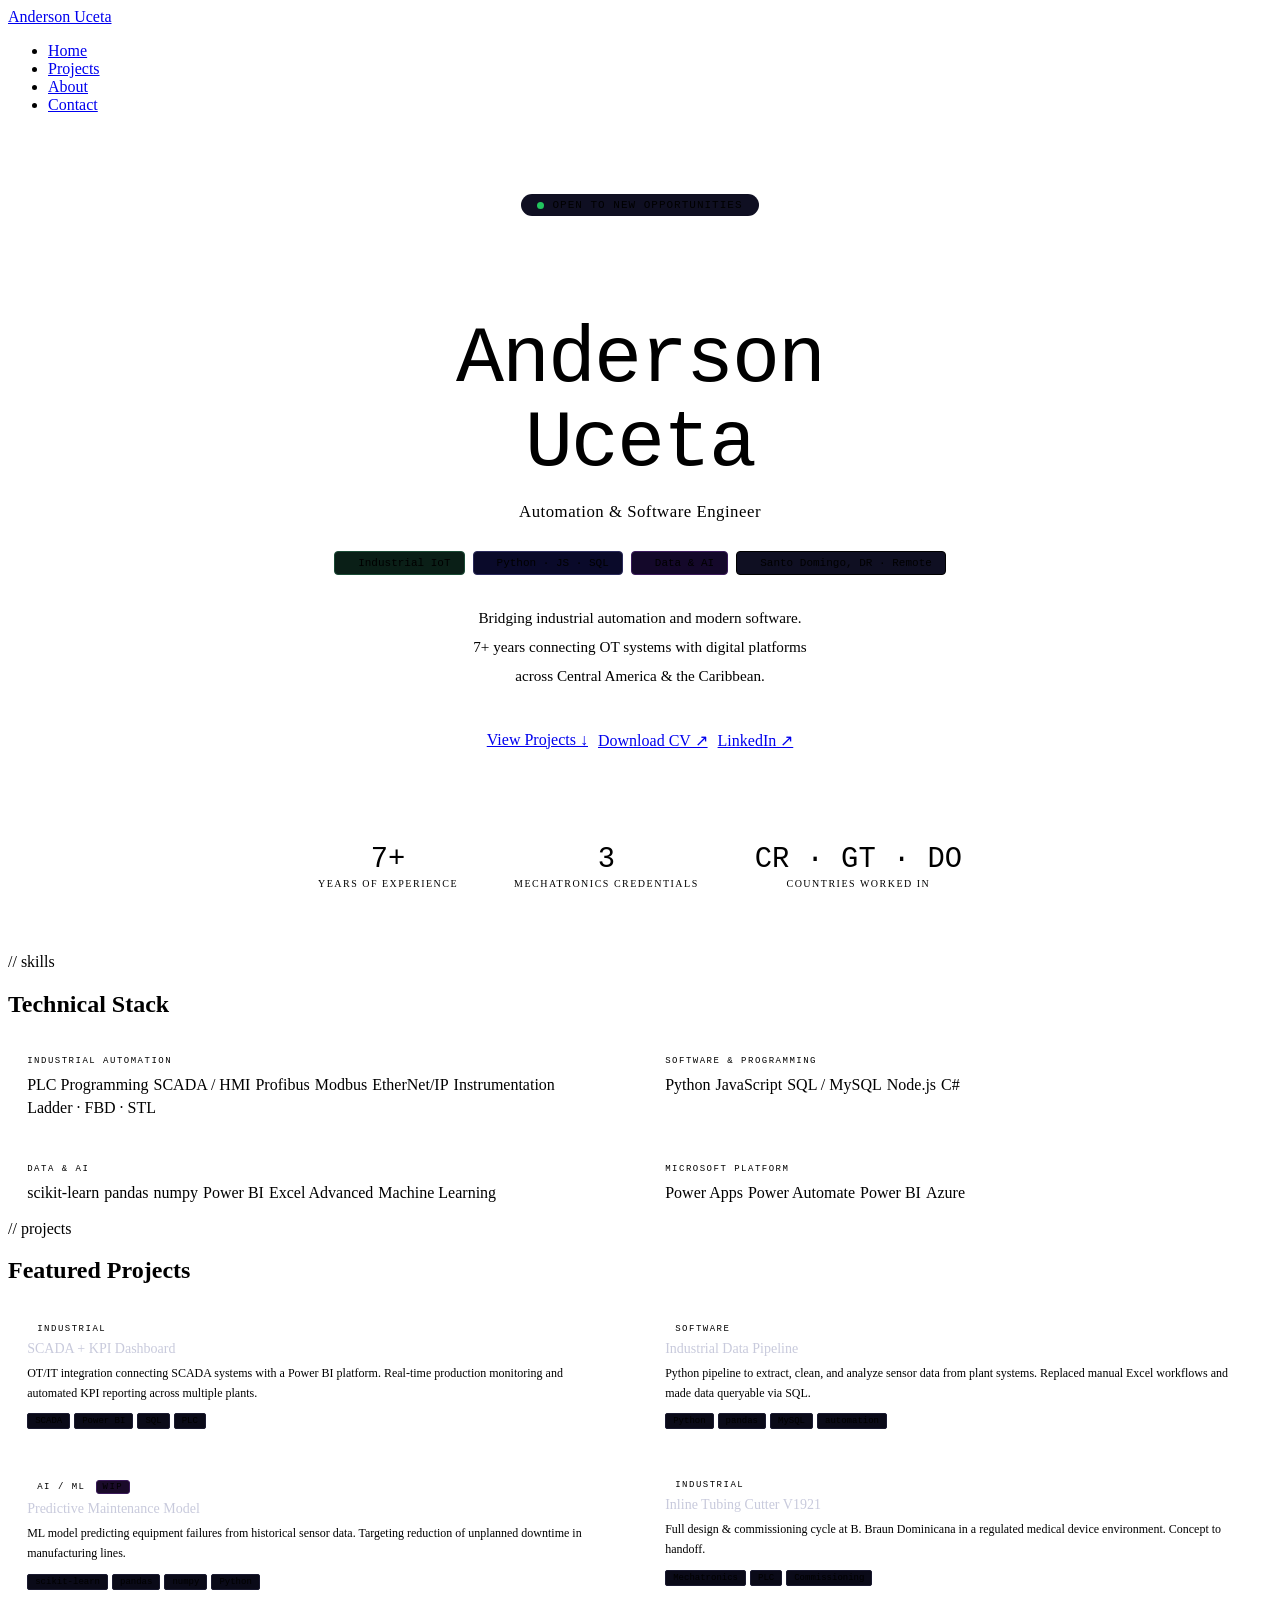
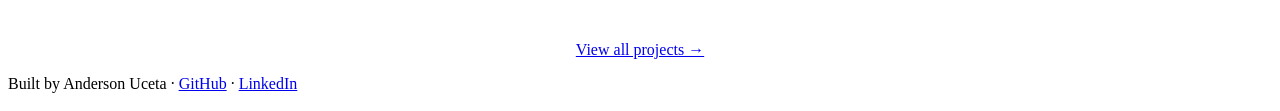
==== index.html @ a1364819 "Add files via upload" ====
<!DOCTYPE html>
<html lang="en">
<head>
  <meta charset="UTF-8">
  <meta name="viewport" content="width=device-width, initial-scale=1.0">
  <title>Anderson Uceta · Automation & Software Engineer</title>
  <meta name="description" content="Mechatronics Engineer bridging industrial automation and software development. PLC, SCADA, Python, Data & AI.">
  <link rel="stylesheet" href="css/style.css">
  <style>
    /* ── Hero ── */
    .hero {
      min-height: calc(100vh - var(--nav-h));
      display: flex;
      align-items: center;
      justify-content: center;
      text-align: center;
      padding: 4rem 2rem;
    }

    .hero-inner { max-width: 680px; width: 100%; }

    .status-pill {
      display: inline-flex;
      align-items: center;
      gap: 8px;
      background: #0f0f22;
      border: 0.5px solid var(--border2);
      border-radius: 20px;
      padding: 5px 16px;
      font-family: 'JetBrains Mono', monospace;
      font-size: 11px;
      color: var(--text-muted);
      letter-spacing: 1px;
      margin-bottom: 2.2rem;
    }

    .status-dot {
      width: 7px; height: 7px;
      border-radius: 50%;
      background: #22c55e;
      animation: pulse 2s infinite;
    }

    @keyframes pulse {
      0%, 100% { opacity: 1; }
      50%       { opacity: 0.3; }
    }

    .hero-name {
      font-family: 'JetBrains Mono', monospace;
      font-size: clamp(2.8rem, 8vw, 5rem);
      font-weight: 500;
      color: var(--text);
      letter-spacing: -2px;
      line-height: 1.05;
      margin-bottom: 0.5rem;
    }

    .hero-name .accent { color: var(--blue); }

    .hero-role {
      font-size: clamp(0.9rem, 2.5vw, 1.05rem);
      color: var(--text-muted);
      font-weight: 300;
      letter-spacing: 0.5px;
      margin-bottom: 1.8rem;
    }

    .hero-badges {
      display: flex;
      flex-wrap: wrap;
      gap: 8px;
      justify-content: center;
      margin-bottom: 1.8rem;
    }

    .hero-badge {
      display: inline-flex;
      align-items: center;
      gap: 5px;
      padding: 5px 13px;
      border-radius: 4px;
      font-family: 'JetBrains Mono', monospace;
      font-size: 11px;
      border: 0.5px solid;
    }

    .hb-ind    { background: #0a1f17; border-color: #1a4a35; color: var(--green); }
    .hb-soft   { background: #0a0a2a; border-color: #2a2a5a; color: var(--blue); }
    .hb-ai     { background: #14082a; border-color: #3a1a5a; color: var(--purple); }
    .hb-loc    { background: #0f0f22; border-color: var(--border2); color: var(--text-muted); }

    .badge-dot { width: 5px; height: 5px; border-radius: 50%; }
    .hb-ind  .badge-dot { background: var(--green); }
    .hb-soft .badge-dot { background: var(--blue); }
    .hb-ai   .badge-dot { background: var(--purple); }
    .hb-loc  .badge-dot { background: var(--text-muted); }

    .hero-desc {
      font-size: 0.95rem;
      color: var(--text-dim);
      line-height: 1.9;
      max-width: 480px;
      margin: 0 auto 2.5rem;
    }

    .hero-btns {
      display: flex;
      gap: 10px;
      justify-content: center;
      flex-wrap: wrap;
      margin-bottom: 3.5rem;
    }

    .hero-stats {
      display: flex;
      justify-content: center;
      gap: 3.5rem;
      flex-wrap: wrap;
      padding-top: 2.5rem;
      border-top: 0.5px solid var(--border);
    }

    .stat-num {
      font-family: 'JetBrains Mono', monospace;
      font-size: 1.8rem;
      font-weight: 500;
      color: var(--blue);
      line-height: 1;
      margin-bottom: 4px;
    }

    .stat-label {
      font-size: 10px;
      color: var(--text-dim);
      letter-spacing: 1.5px;
      text-transform: uppercase;
    }

    /* ── Skills ── */
    .skills-grid {
      display: grid;
      grid-template-columns: repeat(2, 1fr);
      gap: 12px;
    }

    .skill-card { background: var(--bg-card); border: 0.5px solid var(--border); border-radius: 8px; padding: 1.1rem 1.2rem; }
    .skill-cat  { font-family: 'JetBrains Mono', monospace; font-size: 9px; color: var(--blue); letter-spacing: 1.5px; text-transform: uppercase; margin-bottom: 10px; }
    .tags       { display: flex; flex-wrap: wrap; gap: 5px; }

    /* ── Featured projects ── */
    .proj-grid {
      display: grid;
      grid-template-columns: repeat(2, 1fr);
      gap: 12px;
      margin-bottom: 2rem;
    }

    .proj-card { background: var(--bg-card); border: 0.5px solid var(--border); border-radius: 8px; padding: 1.2rem; transition: border-color 0.2s, background 0.2s; }
    .proj-card:hover { border-color: var(--blue-dark); background: var(--bg-card2); }

    .proj-type { font-family: 'JetBrains Mono', monospace; font-size: 9px; letter-spacing: 1.5px; text-transform: uppercase; margin-bottom: 7px; display: flex; align-items: center; gap: 5px; }
    .type-dot  { width: 5px; height: 5px; border-radius: 50%; flex-shrink: 0; }

    .pt-ind    { color: var(--green); } .pt-ind .type-dot  { background: var(--green); }
    .pt-soft   { color: var(--blue);  } .pt-soft .type-dot { background: var(--blue); }
    .pt-ai     { color: var(--purple);} .pt-ai .type-dot   { background: var(--purple); }

    .proj-name { font-size: 14px; font-weight: 500; color: #c8cadc; margin-bottom: 6px; }
    .proj-desc { font-size: 12px; color: var(--text-dim); line-height: 1.7; margin-bottom: 10px; }
    .stack     { display: flex; flex-wrap: wrap; gap: 4px; }
    .stag      { background: #0a0a18; border-radius: 2px; padding: 2px 7px; font-family: 'JetBrains Mono', monospace; font-size: 9px; color: var(--text-dim); border: 0.5px solid #1a1a30; }

    .wip { display: inline-block; background: #1a0a2a; border: 0.5px solid #3a1a5a; border-radius: 3px; padding: 1px 6px; font-size: 9px; color: var(--purple); font-family: 'JetBrains Mono', monospace; margin-left: 5px; vertical-align: middle; }

    .view-all-wrap { text-align: center; }

    @media (max-width: 640px) {
      .skills-grid, .proj-grid { grid-template-columns: 1fr; }
      .hero-stats { gap: 2rem; }
    }
  </style>
</head>
<body>

  <!-- NAV -->
  <nav>
    <a href="index.html" class="nav-logo">Anderson Uceta</a>
    <ul class="nav-links" id="navLinks">
      <li><a href="index.html" class="active">Home</a></li>
      <li><a href="projects.html">Projects</a></li>
      <li><a href="about.html">About</a></li>
      <li><a href="contact.html">Contact</a></li>
    </ul>
    <div class="nav-toggle" id="navToggle" onclick="toggleNav()">
      <span></span><span></span><span></span>
    </div>
  </nav>

  <div class="page">

    <!-- HERO -->
    <section class="hero">
      <div class="hero-inner">
        <div class="status-pill">
          <span class="status-dot"></span>
          OPEN TO NEW OPPORTUNITIES
        </div>

        <h1 class="hero-name">Anderson<br><span class="accent">Uceta</span></h1>
        <p class="hero-role">Automation &amp; Software Engineer</p>

        <div class="hero-badges">
          <span class="hero-badge hb-ind"><span class="badge-dot"></span>Industrial IoT</span>
          <span class="hero-badge hb-soft"><span class="badge-dot"></span>Python · JS · SQL</span>
          <span class="hero-badge hb-ai"><span class="badge-dot"></span>Data &amp; AI</span>
          <span class="hero-badge hb-loc"><span class="badge-dot"></span>Santo Domingo, DR · Remote</span>
        </div>

        <p class="hero-desc">
          Bridging industrial automation and modern software.<br>
          7+ years connecting OT systems with digital platforms<br>
          across Central America &amp; the Caribbean.
        </p>

        <div class="hero-btns">
          <a class="btn btn-primary" href="projects.html">View Projects ↓</a>
          <a class="btn btn-ghost" href="assets/cv_EN.pdf" download>Download CV ↗</a>
          <a class="btn btn-ghost" href="https://linkedin.com/in/andersonuceta" target="_blank">LinkedIn ↗</a>
        </div>

        <div class="hero-stats">
          <div class="stat">
            <div class="stat-num">7+</div>
            <div class="stat-label">Years of experience</div>
          </div>
          <div class="stat">
            <div class="stat-num">3</div>
            <div class="stat-label">Mechatronics credentials</div>
          </div>
          <div class="stat">
            <div class="stat-num">CR · GT · DO</div>
            <div class="stat-label">Countries worked in</div>
          </div>
        </div>
      </div>
    </section>

    <!-- SKILLS -->
    <section class="section">
      <div class="container">
        <div class="eyebrow">// skills</div>
        <h2 class="section-title">Technical Stack</h2>
        <div class="skills-grid">
          <div class="skill-card">
            <div class="skill-cat">Industrial Automation</div>
            <div class="tags">
              <span class="tag tag-blue">PLC Programming</span>
              <span class="tag tag-blue">SCADA / HMI</span>
              <span class="tag tag-green">Profibus</span>
              <span class="tag tag-green">Modbus</span>
              <span class="tag tag-green">EtherNet/IP</span>
              <span class="tag">Instrumentation</span>
              <span class="tag">Ladder · FBD · STL</span>
            </div>
          </div>
          <div class="skill-card">
            <div class="skill-cat">Software &amp; Programming</div>
            <div class="tags">
              <span class="tag tag-blue">Python</span>
              <span class="tag tag-blue">JavaScript</span>
              <span class="tag">SQL / MySQL</span>
              <span class="tag">Node.js</span>
              <span class="tag">C#</span>
            </div>
          </div>
          <div class="skill-card">
            <div class="skill-cat">Data &amp; AI</div>
            <div class="tags">
              <span class="tag tag-purple">scikit-learn</span>
              <span class="tag tag-purple">pandas</span>
              <span class="tag tag-purple">numpy</span>
              <span class="tag">Power BI</span>
              <span class="tag">Excel Advanced</span>
              <span class="tag">Machine Learning</span>
            </div>
          </div>
          <div class="skill-card">
            <div class="skill-cat">Microsoft Platform</div>
            <div class="tags">
              <span class="tag">Power Apps</span>
              <span class="tag">Power Automate</span>
              <span class="tag">Power BI</span>
              <span class="tag">Azure</span>
            </div>
          </div>
        </div>
      </div>
    </section>

    <!-- FEATURED PROJECTS -->
    <section class="section">
      <div class="container">
        <div class="eyebrow">// projects</div>
        <h2 class="section-title">Featured Projects</h2>
        <div class="proj-grid">

          <div class="proj-card">
            <div class="proj-type pt-ind"><span class="type-dot"></span>Industrial</div>
            <div class="proj-name">SCADA + KPI Dashboard</div>
            <div class="proj-desc">OT/IT integration connecting SCADA systems with a Power BI platform. Real-time production monitoring and automated KPI reporting across multiple plants.</div>
            <div class="stack"><span class="stag">SCADA</span><span class="stag">Power BI</span><span class="stag">SQL</span><span class="stag">PLC</span></div>
          </div>

          <div class="proj-card">
            <div class="proj-type pt-soft"><span class="type-dot"></span>Software</div>
            <div class="proj-name">Industrial Data Pipeline</div>
            <div class="proj-desc">Python pipeline to extract, clean, and analyze sensor data from plant systems. Replaced manual Excel workflows and made data queryable via SQL.</div>
            <div class="stack"><span class="stag">Python</span><span class="stag">pandas</span><span class="stag">MySQL</span><span class="stag">automation</span></div>
          </div>

          <div class="proj-card">
            <div class="proj-type pt-ai"><span class="type-dot"></span>AI / ML <span class="wip">WIP</span></div>
            <div class="proj-name">Predictive Maintenance Model</div>
            <div class="proj-desc">ML model predicting equipment failures from historical sensor data. Targeting reduction of unplanned downtime in manufacturing lines.</div>
            <div class="stack"><span class="stag">scikit-learn</span><span class="stag">pandas</span><span class="stag">numpy</span><span class="stag">Python</span></div>
          </div>

          <div class="proj-card">
            <div class="proj-type pt-ind"><span class="type-dot"></span>Industrial</div>
            <div class="proj-name">Inline Tubing Cutter V1921</div>
            <div class="proj-desc">Full design &amp; commissioning cycle at B. Braun Dominicana in a regulated medical device environment. Concept to handoff.</div>
            <div class="stack"><span class="stag">Mechatronics</span><span class="stag">PLC</span><span class="stag">Commissioning</span></div>
          </div>

        </div>
        <div class="view-all-wrap">
          <a class="btn btn-ghost" href="projects.html">View all projects →</a>
        </div>
      </div>
    </section>

  </div>

  <footer>
    <p>Built by Anderson Uceta · <a href="https://github.com/andersonuceta" target="_blank">GitHub</a> · <a href="https://linkedin.com/in/andersonuceta" target="_blank">LinkedIn</a></p>
  </footer>

  <script>
    function toggleNav() {
      document.getElementById('navLinks').classList.toggle('open');
    }
  </script>
</body>
</html>
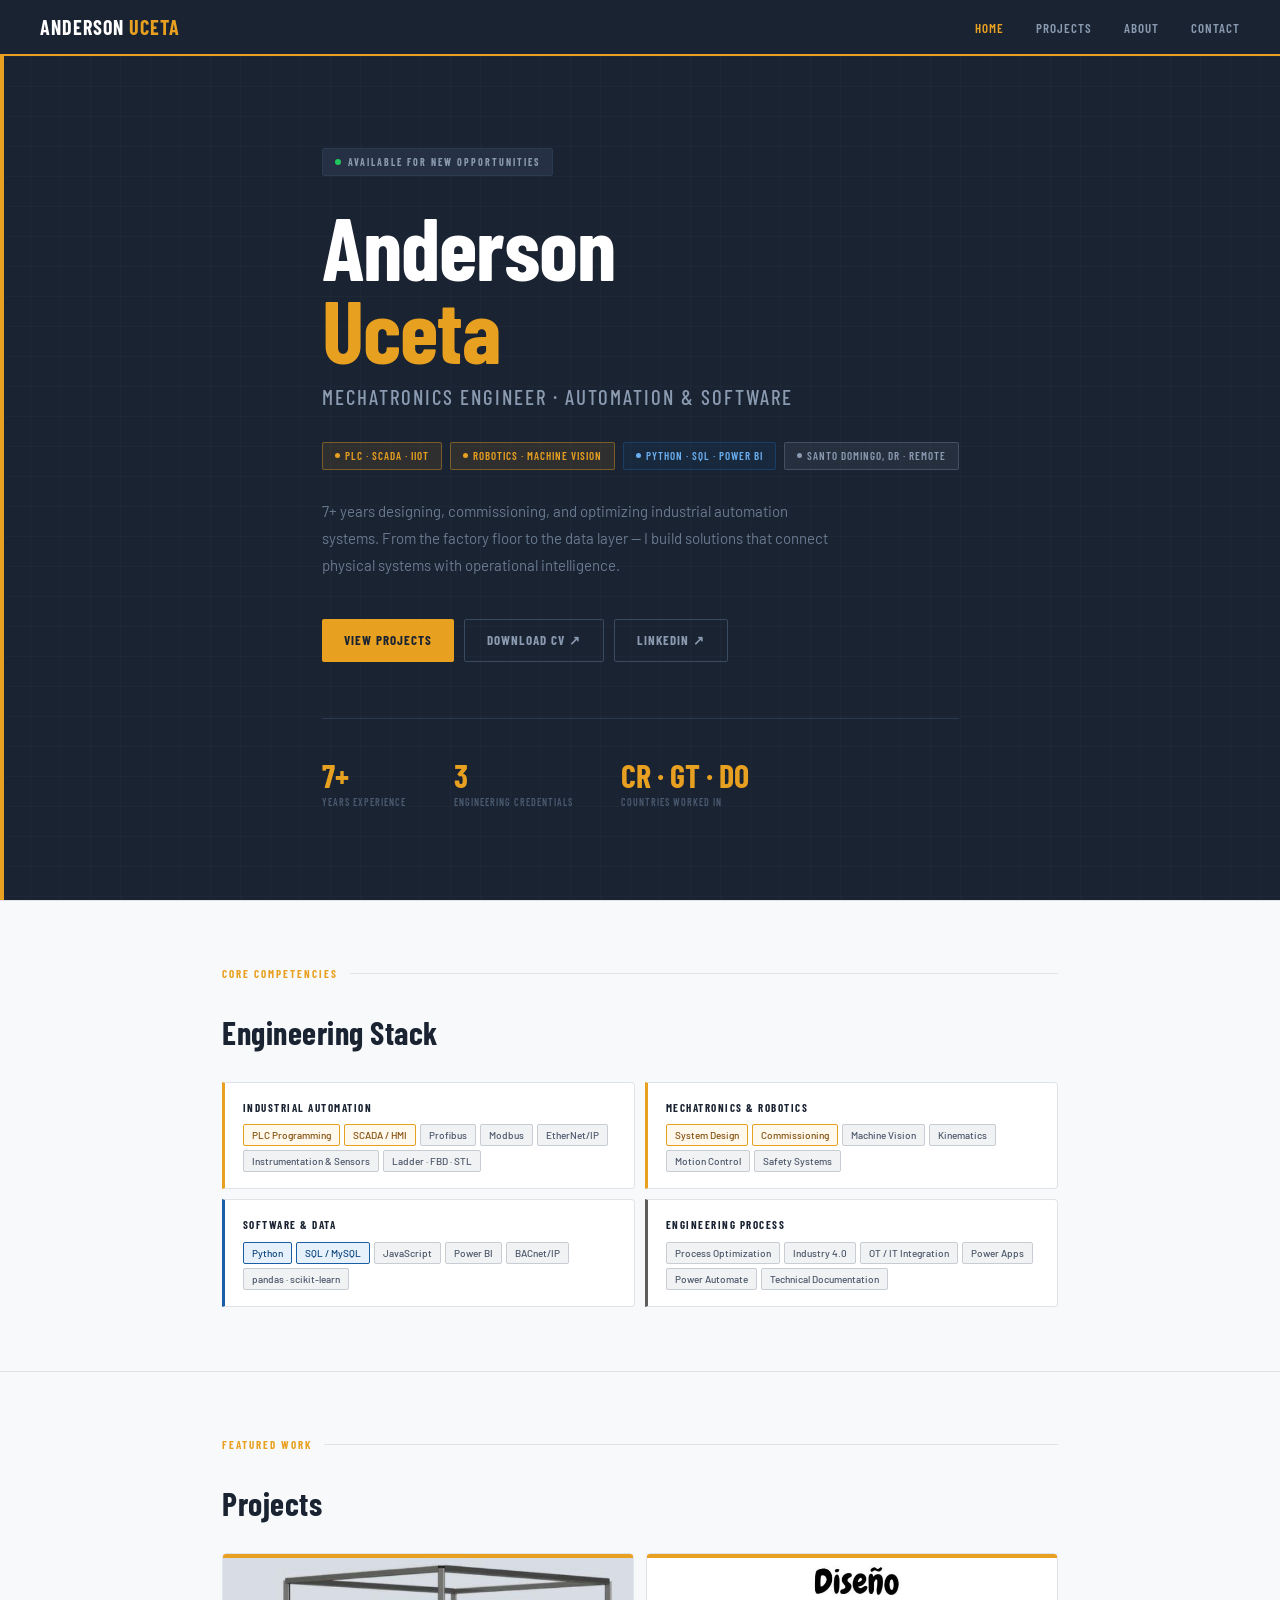
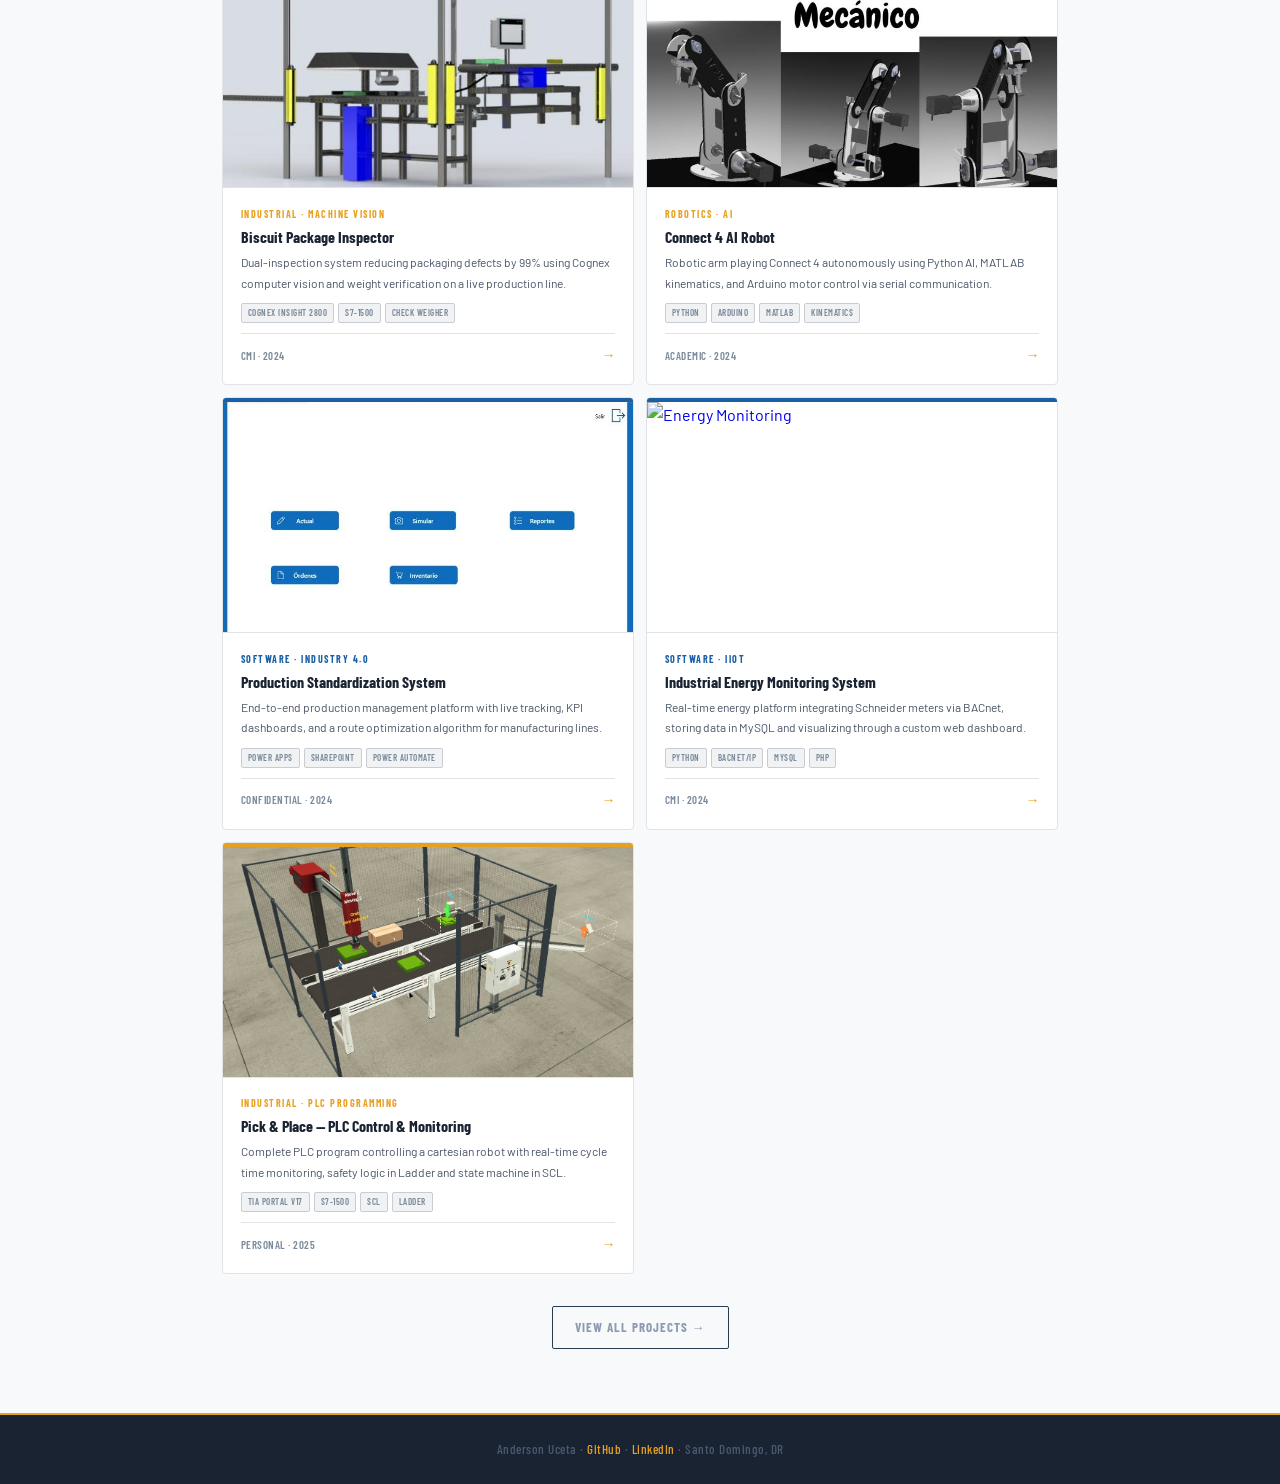
==== commit fdea32c5: "Add files via upload" ====
--- a/index.html
+++ b/index.html
@@ -3,179 +3,93 @@
 <head>
   <meta charset="UTF-8">
   <meta name="viewport" content="width=device-width, initial-scale=1.0">
-  <title>Anderson Uceta · Automation & Software Engineer</title>
-  <meta name="description" content="Mechatronics Engineer bridging industrial automation and software development. PLC, SCADA, Python, Data & AI.">
+  <title>Anderson Uceta · Mechatronics Engineer</title>
+  <meta name="description" content="Mechatronics Engineer with 7+ years in industrial automation, PLC, SCADA, robotics and IIoT software development.">
   <link rel="stylesheet" href="css/style.css">
   <style>
-    /* ── Hero ── */
+    /* HERO */
     .hero {
+      background: var(--navy);
       min-height: calc(100vh - var(--nav-h));
       display: flex;
       align-items: center;
-      justify-content: center;
-      text-align: center;
-      padding: 4rem 2rem;
-    }
-
-    .hero-inner { max-width: 680px; width: 100%; }
-
-    .status-pill {
-      display: inline-flex;
-      align-items: center;
-      gap: 8px;
-      background: #0f0f22;
-      border: 0.5px solid var(--border2);
-      border-radius: 20px;
-      padding: 5px 16px;
-      font-family: 'JetBrains Mono', monospace;
-      font-size: 11px;
-      color: var(--text-muted);
-      letter-spacing: 1px;
-      margin-bottom: 2.2rem;
-    }
-
-    .status-dot {
-      width: 7px; height: 7px;
-      border-radius: 50%;
-      background: #22c55e;
-      animation: pulse 2s infinite;
-    }
-
-    @keyframes pulse {
-      0%, 100% { opacity: 1; }
-      50%       { opacity: 0.3; }
-    }
-
+      position: relative;
+      overflow: hidden;
+    }
+    .hero::before {
+      content: '';
+      position: absolute;
+      inset: 0;
+      background-image:
+        linear-gradient(#ffffff05 1px, transparent 1px),
+        linear-gradient(90deg, #ffffff05 1px, transparent 1px);
+      background-size: 30px 30px;
+    }
+    .hero-accent { position: absolute; left: 0; top: 0; bottom: 0; width: 4px; background: var(--amber); }
+    .hero-inner { position: relative; z-index: 1; max-width: 680px; width: 100%; }
+    .hero-tag {
+      display: inline-flex; align-items: center; gap: 7px;
+      background: var(--navy-light); border: 0.5px solid var(--navy-dim);
+      border-radius: 2px; padding: 5px 12px;
+      font-family: 'Barlow Condensed', sans-serif;
+      font-size: 10px; font-weight: 700;
+      color: var(--steel); letter-spacing: 2px; text-transform: uppercase;
+      margin-bottom: 1.8rem;
+    }
+    .hero-tag-dot { width: 6px; height: 6px; border-radius: 50%; background: #22c55e; animation: pulse 2s infinite; }
+    @keyframes pulse { 0%,100%{opacity:1} 50%{opacity:0.3} }
     .hero-name {
-      font-family: 'JetBrains Mono', monospace;
-      font-size: clamp(2.8rem, 8vw, 5rem);
+      font-family: 'Barlow Condensed', sans-serif;
+      font-size: clamp(3rem, 9vw, 5.5rem);
+      font-weight: 700;
+      color: #fff;
+      line-height: 0.95;
+      letter-spacing: -1px;
+      margin-bottom: 0.5rem;
+    }
+    .hero-name span { color: var(--amber); }
+    .hero-title {
+      font-family: 'Barlow Condensed', sans-serif;
+      font-size: clamp(1rem, 2.5vw, 1.3rem);
       font-weight: 500;
-      color: var(--text);
-      letter-spacing: -2px;
-      line-height: 1.05;
-      margin-bottom: 0.5rem;
-    }
-
-    .hero-name .accent { color: var(--blue); }
-
-    .hero-role {
-      font-size: clamp(0.9rem, 2.5vw, 1.05rem);
-      color: var(--text-muted);
-      font-weight: 300;
-      letter-spacing: 0.5px;
+      color: var(--steel);
+      letter-spacing: 2px;
+      text-transform: uppercase;
       margin-bottom: 1.8rem;
     }
-
-    .hero-badges {
-      display: flex;
-      flex-wrap: wrap;
-      gap: 8px;
-      justify-content: center;
-      margin-bottom: 1.8rem;
-    }
-
+    .hero-badges { display: flex; flex-wrap: wrap; gap: 8px; margin-bottom: 1.8rem; }
     .hero-badge {
-      display: inline-flex;
-      align-items: center;
-      gap: 5px;
-      padding: 5px 13px;
-      border-radius: 4px;
-      font-family: 'JetBrains Mono', monospace;
-      font-size: 11px;
-      border: 0.5px solid;
-    }
-
-    .hb-ind    { background: #0a1f17; border-color: #1a4a35; color: var(--green); }
-    .hb-soft   { background: #0a0a2a; border-color: #2a2a5a; color: var(--blue); }
-    .hb-ai     { background: #14082a; border-color: #3a1a5a; color: var(--purple); }
-    .hb-loc    { background: #0f0f22; border-color: var(--border2); color: var(--text-muted); }
-
+      display: inline-flex; align-items: center; gap: 5px;
+      padding: 4px 12px; border-radius: 2px;
+      font-family: 'Barlow Condensed', sans-serif;
+      font-size: 11px; font-weight: 600; letter-spacing: 1px;
+      text-transform: uppercase; border: 1px solid;
+    }
+    .hb-ind  { background: rgba(232,160,32,0.1); border-color: rgba(232,160,32,0.4); color: var(--amber); }
+    .hb-soft { background: rgba(26,95,165,0.1);  border-color: rgba(26,95,165,0.4);  color: #6aaff0; }
+    .hb-loc  { background: rgba(138,154,176,0.1); border-color: rgba(138,154,176,0.3); color: var(--steel); }
     .badge-dot { width: 5px; height: 5px; border-radius: 50%; }
-    .hb-ind  .badge-dot { background: var(--green); }
-    .hb-soft .badge-dot { background: var(--blue); }
-    .hb-ai   .badge-dot { background: var(--purple); }
-    .hb-loc  .badge-dot { background: var(--text-muted); }
-
-    .hero-desc {
-      font-size: 0.95rem;
-      color: var(--text-dim);
-      line-height: 1.9;
-      max-width: 480px;
-      margin: 0 auto 2.5rem;
-    }
-
-    .hero-btns {
-      display: flex;
-      gap: 10px;
-      justify-content: center;
-      flex-wrap: wrap;
-      margin-bottom: 3.5rem;
-    }
-
+    .hb-ind .badge-dot  { background: var(--amber); }
+    .hb-soft .badge-dot { background: #6aaff0; }
+    .hb-loc .badge-dot  { background: var(--steel); }
+    .hero-desc { font-size: 15px; color: var(--steel-dim); line-height: 1.8; max-width: 520px; margin-bottom: 2.5rem; }
+    .hero-btns { display: flex; gap: 10px; flex-wrap: wrap; margin-bottom: 3.5rem; }
     .hero-stats {
-      display: flex;
-      justify-content: center;
-      gap: 3.5rem;
-      flex-wrap: wrap;
-      padding-top: 2.5rem;
-      border-top: 0.5px solid var(--border);
-    }
-
-    .stat-num {
-      font-family: 'JetBrains Mono', monospace;
-      font-size: 1.8rem;
-      font-weight: 500;
-      color: var(--blue);
-      line-height: 1;
-      margin-bottom: 4px;
-    }
-
-    .stat-label {
-      font-size: 10px;
-      color: var(--text-dim);
-      letter-spacing: 1.5px;
-      text-transform: uppercase;
-    }
-
-    /* ── Skills ── */
-    .skills-grid {
-      display: grid;
-      grid-template-columns: repeat(2, 1fr);
-      gap: 12px;
-    }
-
-    .skill-card { background: var(--bg-card); border: 0.5px solid var(--border); border-radius: 8px; padding: 1.1rem 1.2rem; }
-    .skill-cat  { font-family: 'JetBrains Mono', monospace; font-size: 9px; color: var(--blue); letter-spacing: 1.5px; text-transform: uppercase; margin-bottom: 10px; }
-    .tags       { display: flex; flex-wrap: wrap; gap: 5px; }
-
-    /* ── Featured projects ── */
-    .proj-grid {
-      display: grid;
-      grid-template-columns: repeat(2, 1fr);
-      gap: 12px;
-      margin-bottom: 2rem;
-    }
-
-    .proj-card { background: var(--bg-card); border: 0.5px solid var(--border); border-radius: 8px; padding: 1.2rem; transition: border-color 0.2s, background 0.2s; }
-    .proj-card:hover { border-color: var(--blue-dark); background: var(--bg-card2); }
-
-    .proj-type { font-family: 'JetBrains Mono', monospace; font-size: 9px; letter-spacing: 1.5px; text-transform: uppercase; margin-bottom: 7px; display: flex; align-items: center; gap: 5px; }
-    .type-dot  { width: 5px; height: 5px; border-radius: 50%; flex-shrink: 0; }
-
-    .pt-ind    { color: var(--green); } .pt-ind .type-dot  { background: var(--green); }
-    .pt-soft   { color: var(--blue);  } .pt-soft .type-dot { background: var(--blue); }
-    .pt-ai     { color: var(--purple);} .pt-ai .type-dot   { background: var(--purple); }
-
-    .proj-name { font-size: 14px; font-weight: 500; color: #c8cadc; margin-bottom: 6px; }
-    .proj-desc { font-size: 12px; color: var(--text-dim); line-height: 1.7; margin-bottom: 10px; }
-    .stack     { display: flex; flex-wrap: wrap; gap: 4px; }
-    .stag      { background: #0a0a18; border-radius: 2px; padding: 2px 7px; font-family: 'JetBrains Mono', monospace; font-size: 9px; color: var(--text-dim); border: 0.5px solid #1a1a30; }
-
-    .wip { display: inline-block; background: #1a0a2a; border: 0.5px solid #3a1a5a; border-radius: 3px; padding: 1px 6px; font-size: 9px; color: var(--purple); font-family: 'JetBrains Mono', monospace; margin-left: 5px; vertical-align: middle; }
-
+      display: flex; gap: 3rem; flex-wrap: wrap;
+      padding-top: 2.5rem; border-top: 1px solid var(--navy-dim);
+    }
+    .stat-num { font-family: 'Barlow Condensed', sans-serif; font-size: 2rem; font-weight: 700; color: var(--amber); line-height: 1; margin-bottom: 3px; }
+    .stat-label { font-family: 'Barlow Condensed', sans-serif; font-size: 10px; font-weight: 600; color: var(--steel-dark); letter-spacing: 1px; text-transform: uppercase; }
+
+    /* SKILLS */
+    .skills-grid { display: grid; grid-template-columns: repeat(2, 1fr); gap: 10px; }
+
+    /* PROJECTS */
+    .proj-grid { display: grid; grid-template-columns: repeat(2, 1fr); gap: 12px; margin-bottom: 2rem; }
     .view-all-wrap { text-align: center; }
 
     @media (max-width: 640px) {
+      .hero-inner { padding: 3rem 0; }
       .skills-grid, .proj-grid { grid-template-columns: 1fr; }
       .hero-stats { gap: 2rem; }
     }
@@ -183,155 +97,174 @@
 </head>
 <body>
 
-  <!-- NAV -->
   <nav>
-    <a href="index.html" class="nav-logo">Anderson Uceta</a>
+    <a href="index.html" class="nav-logo">ANDERSON <span>UCETA</span></a>
     <ul class="nav-links" id="navLinks">
       <li><a href="index.html" class="active">Home</a></li>
       <li><a href="projects.html">Projects</a></li>
       <li><a href="about.html">About</a></li>
       <li><a href="contact.html">Contact</a></li>
     </ul>
-    <div class="nav-toggle" id="navToggle" onclick="toggleNav()">
-      <span></span><span></span><span></span>
-    </div>
+    <div class="nav-toggle" onclick="toggleNav()"><span></span><span></span><span></span></div>
   </nav>
 
   <div class="page">
 
     <!-- HERO -->
     <section class="hero">
-      <div class="hero-inner">
-        <div class="status-pill">
-          <span class="status-dot"></span>
-          OPEN TO NEW OPPORTUNITIES
-        </div>
-
-        <h1 class="hero-name">Anderson<br><span class="accent">Uceta</span></h1>
-        <p class="hero-role">Automation &amp; Software Engineer</p>
-
-        <div class="hero-badges">
-          <span class="hero-badge hb-ind"><span class="badge-dot"></span>Industrial IoT</span>
-          <span class="hero-badge hb-soft"><span class="badge-dot"></span>Python · JS · SQL</span>
-          <span class="hero-badge hb-ai"><span class="badge-dot"></span>Data &amp; AI</span>
-          <span class="hero-badge hb-loc"><span class="badge-dot"></span>Santo Domingo, DR · Remote</span>
-        </div>
-
-        <p class="hero-desc">
-          Bridging industrial automation and modern software.<br>
-          7+ years connecting OT systems with digital platforms<br>
-          across Central America &amp; the Caribbean.
-        </p>
-
-        <div class="hero-btns">
-          <a class="btn btn-primary" href="projects.html">View Projects ↓</a>
-          <a class="btn btn-ghost" href="assets/cv_EN.pdf" download>Download CV ↗</a>
-          <a class="btn btn-ghost" href="https://linkedin.com/in/andersonuceta" target="_blank">LinkedIn ↗</a>
-        </div>
-
-        <div class="hero-stats">
-          <div class="stat">
-            <div class="stat-num">7+</div>
-            <div class="stat-label">Years of experience</div>
-          </div>
-          <div class="stat">
-            <div class="stat-num">3</div>
-            <div class="stat-label">Mechatronics credentials</div>
-          </div>
-          <div class="stat">
-            <div class="stat-num">CR · GT · DO</div>
-            <div class="stat-label">Countries worked in</div>
+      <div class="hero-accent"></div>
+      <div class="container">
+        <div class="hero-inner">
+          <div class="hero-tag"><span class="hero-tag-dot"></span>Available for new opportunities</div>
+          <h1 class="hero-name">Anderson<br><span>Uceta</span></h1>
+          <p class="hero-title">Mechatronics Engineer · Automation &amp; Software</p>
+          <div class="hero-badges">
+            <span class="hero-badge hb-ind"><span class="badge-dot"></span>PLC · SCADA · IIoT</span>
+            <span class="hero-badge hb-ind"><span class="badge-dot"></span>Robotics · Machine Vision</span>
+            <span class="hero-badge hb-soft"><span class="badge-dot"></span>Python · SQL · Power BI</span>
+            <span class="hero-badge hb-loc"><span class="badge-dot"></span>Santo Domingo, DR · Remote</span>
+          </div>
+          <p class="hero-desc">7+ years designing, commissioning, and optimizing industrial automation systems. From the factory floor to the data layer — I build solutions that connect physical systems with operational intelligence.</p>
+          <div class="hero-btns">
+            <a class="btn btn-primary" href="projects.html">View Projects</a>
+            <a class="btn btn-ghost-light" href="assets/cv_anderson_uceta_EN.pdf" download>Download CV ↗</a>
+            <a class="btn btn-ghost-light" href="https://www.linkedin.com/in/anderson-joiada-uceta-b%C3%A1ez-691041145/" target="_blank">LinkedIn ↗</a>
+          </div>
+          <div class="hero-stats">
+            <div class="stat"><div class="stat-num">7+</div><div class="stat-label">Years experience</div></div>
+            <div class="stat"><div class="stat-num">3</div><div class="stat-label">Engineering credentials</div></div>
+            <div class="stat"><div class="stat-num">CR · GT · DO</div><div class="stat-label">Countries worked in</div></div>
           </div>
         </div>
       </div>
     </section>
 
     <!-- SKILLS -->
-    <section class="section">
+    <section class="light-section">
       <div class="container">
-        <div class="eyebrow">// skills</div>
-        <h2 class="section-title">Technical Stack</h2>
+        <div class="section-header">
+          <div class="section-eyebrow">Core competencies</div>
+          <div class="section-rule"></div>
+        </div>
+        <h2 class="section-title">Engineering Stack</h2>
         <div class="skills-grid">
           <div class="skill-card">
             <div class="skill-cat">Industrial Automation</div>
             <div class="tags">
-              <span class="tag tag-blue">PLC Programming</span>
-              <span class="tag tag-blue">SCADA / HMI</span>
-              <span class="tag tag-green">Profibus</span>
-              <span class="tag tag-green">Modbus</span>
-              <span class="tag tag-green">EtherNet/IP</span>
-              <span class="tag">Instrumentation</span>
+              <span class="tag tag-amber">PLC Programming</span>
+              <span class="tag tag-amber">SCADA / HMI</span>
+              <span class="tag">Profibus</span><span class="tag">Modbus</span>
+              <span class="tag">EtherNet/IP</span>
+              <span class="tag">Instrumentation &amp; Sensors</span>
               <span class="tag">Ladder · FBD · STL</span>
             </div>
           </div>
           <div class="skill-card">
-            <div class="skill-cat">Software &amp; Programming</div>
+            <div class="skill-cat">Mechatronics &amp; Robotics</div>
+            <div class="tags">
+              <span class="tag tag-amber">System Design</span>
+              <span class="tag tag-amber">Commissioning</span>
+              <span class="tag">Machine Vision</span>
+              <span class="tag">Kinematics</span>
+              <span class="tag">Motion Control</span>
+              <span class="tag">Safety Systems</span>
+            </div>
+          </div>
+          <div class="skill-card eng-blue">
+            <div class="skill-cat">Software &amp; Data</div>
             <div class="tags">
               <span class="tag tag-blue">Python</span>
-              <span class="tag tag-blue">JavaScript</span>
-              <span class="tag">SQL / MySQL</span>
-              <span class="tag">Node.js</span>
-              <span class="tag">C#</span>
-            </div>
-          </div>
-          <div class="skill-card">
-            <div class="skill-cat">Data &amp; AI</div>
-            <div class="tags">
-              <span class="tag tag-purple">scikit-learn</span>
-              <span class="tag tag-purple">pandas</span>
-              <span class="tag tag-purple">numpy</span>
+              <span class="tag tag-blue">SQL / MySQL</span>
+              <span class="tag">JavaScript</span>
               <span class="tag">Power BI</span>
-              <span class="tag">Excel Advanced</span>
-              <span class="tag">Machine Learning</span>
-            </div>
-          </div>
-          <div class="skill-card">
-            <div class="skill-cat">Microsoft Platform</div>
-            <div class="tags">
+              <span class="tag">BACnet/IP</span>
+              <span class="tag">pandas · scikit-learn</span>
+            </div>
+          </div>
+          <div class="skill-card eng-gray">
+            <div class="skill-cat">Engineering Process</div>
+            <div class="tags">
+              <span class="tag">Process Optimization</span>
+              <span class="tag">Industry 4.0</span>
+              <span class="tag">OT / IT Integration</span>
               <span class="tag">Power Apps</span>
               <span class="tag">Power Automate</span>
-              <span class="tag">Power BI</span>
-              <span class="tag">Azure</span>
+              <span class="tag">Technical Documentation</span>
             </div>
           </div>
         </div>
       </div>
     </section>
 
-    <!-- FEATURED PROJECTS -->
-    <section class="section">
+    <!-- PROJECTS -->
+    <section class="light-section">
       <div class="container">
-        <div class="eyebrow">// projects</div>
-        <h2 class="section-title">Featured Projects</h2>
+        <div class="section-header">
+          <div class="section-eyebrow">Featured work</div>
+          <div class="section-rule"></div>
+        </div>
+        <h2 class="section-title">Projects</h2>
         <div class="proj-grid">
 
-          <div class="proj-card">
-            <div class="proj-type pt-ind"><span class="type-dot"></span>Industrial</div>
-            <div class="proj-name">SCADA + KPI Dashboard</div>
-            <div class="proj-desc">OT/IT integration connecting SCADA systems with a Power BI platform. Real-time production monitoring and automated KPI reporting across multiple plants.</div>
-            <div class="stack"><span class="stag">SCADA</span><span class="stag">Power BI</span><span class="stag">SQL</span><span class="stag">PLC</span></div>
-          </div>
-
-          <div class="proj-card">
-            <div class="proj-type pt-soft"><span class="type-dot"></span>Software</div>
-            <div class="proj-name">Industrial Data Pipeline</div>
-            <div class="proj-desc">Python pipeline to extract, clean, and analyze sensor data from plant systems. Replaced manual Excel workflows and made data queryable via SQL.</div>
-            <div class="stack"><span class="stag">Python</span><span class="stag">pandas</span><span class="stag">MySQL</span><span class="stag">automation</span></div>
-          </div>
-
-          <div class="proj-card">
-            <div class="proj-type pt-ai"><span class="type-dot"></span>AI / ML <span class="wip">WIP</span></div>
-            <div class="proj-name">Predictive Maintenance Model</div>
-            <div class="proj-desc">ML model predicting equipment failures from historical sensor data. Targeting reduction of unplanned downtime in manufacturing lines.</div>
-            <div class="stack"><span class="stag">scikit-learn</span><span class="stag">pandas</span><span class="stag">numpy</span><span class="stag">Python</span></div>
-          </div>
-
-          <div class="proj-card">
-            <div class="proj-type pt-ind"><span class="type-dot"></span>Industrial</div>
-            <div class="proj-name">Inline Tubing Cutter V1921</div>
-            <div class="proj-desc">Full design &amp; commissioning cycle at B. Braun Dominicana in a regulated medical device environment. Concept to handoff.</div>
-            <div class="stack"><span class="stag">Mechatronics</span><span class="stag">PLC</span><span class="stag">Commissioning</span></div>
-          </div>
+          <a class="proj-card" href="project-biscuit-inspector.html">
+            <div class="proj-card-bar"></div>
+            <img class="proj-thumb" src="assets/projects/biscuit-inspector/img4.png" alt="Biscuit Package Inspector">
+            <div class="proj-body">
+              <div class="proj-type">Industrial · Machine Vision</div>
+              <div class="proj-name">Biscuit Package Inspector</div>
+              <div class="proj-desc">Dual-inspection system reducing packaging defects by 99% using Cognex computer vision and weight verification on a live production line.</div>
+              <div class="stack"><span class="stag">Cognex InSight 2800</span><span class="stag">S7-1500</span><span class="stag">Check Weigher</span></div>
+              <div class="proj-footer"><span class="proj-meta">CMI · 2024</span><span class="proj-arrow">→</span></div>
+            </div>
+          </a>
+
+          <a class="proj-card" href="project-connect4-robot.html">
+            <div class="proj-card-bar"></div>
+            <img class="proj-thumb" src="assets/projects/connect4-robot/img2.png" alt="Connect 4 AI Robot">
+            <div class="proj-body">
+              <div class="proj-type">Robotics · AI</div>
+              <div class="proj-name">Connect 4 AI Robot</div>
+              <div class="proj-desc">Robotic arm playing Connect 4 autonomously using Python AI, MATLAB kinematics, and Arduino motor control via serial communication.</div>
+              <div class="stack"><span class="stag">Python</span><span class="stag">Arduino</span><span class="stag">MATLAB</span><span class="stag">Kinematics</span></div>
+              <div class="proj-footer"><span class="proj-meta">Academic · 2024</span><span class="proj-arrow">→</span></div>
+            </div>
+          </a>
+
+          <a class="proj-card" href="project-production-system.html">
+            <div class="proj-card-bar blue"></div>
+            <img class="proj-thumb" src="assets/projects/production-system/img2.png" alt="Production System">
+            <div class="proj-body">
+              <div class="proj-type blue">Software · Industry 4.0</div>
+              <div class="proj-name">Production Standardization System</div>
+              <div class="proj-desc">End-to-end production management platform with live tracking, KPI dashboards, and a route optimization algorithm for manufacturing lines.</div>
+              <div class="stack"><span class="stag">Power Apps</span><span class="stag">SharePoint</span><span class="stag">Power Automate</span></div>
+              <div class="proj-footer"><span class="proj-meta">Confidential · 2024</span><span class="proj-arrow">→</span></div>
+            </div>
+          </a>
+
+          <a class="proj-card" href="project-energy-monitoring.html">
+            <div class="proj-card-bar blue"></div>
+            <img class="proj-thumb" src="assets/projects/energy-monitoring/img1.png" alt="Energy Monitoring">
+            <div class="proj-body">
+              <div class="proj-type blue">Software · IIoT</div>
+              <div class="proj-name">Industrial Energy Monitoring System</div>
+              <div class="proj-desc">Real-time energy platform integrating Schneider meters via BACnet, storing data in MySQL and visualizing through a custom web dashboard.</div>
+              <div class="stack"><span class="stag">Python</span><span class="stag">BACnet/IP</span><span class="stag">MySQL</span><span class="stag">PHP</span></div>
+              <div class="proj-footer"><span class="proj-meta">CMI · 2024</span><span class="proj-arrow">→</span></div>
+            </div>
+          </a>
+
+          <a class="proj-card" href="project-pick-place.html">
+            <div class="proj-card-bar"></div>
+            <img class="proj-thumb" src="assets/projects/pick-place/img1.png" alt="Pick & Place PLC Control">
+            <div class="proj-body">
+              <div class="proj-type">Industrial · PLC Programming</div>
+              <div class="proj-name">Pick &amp; Place — PLC Control &amp; Monitoring</div>
+              <div class="proj-desc">Complete PLC program controlling a cartesian robot with real-time cycle time monitoring, safety logic in Ladder and state machine in SCL.</div>
+              <div class="stack"><span class="stag">TIA Portal V17</span><span class="stag">S7-1500</span><span class="stag">SCL</span><span class="stag">Ladder</span></div>
+              <div class="proj-footer"><span class="proj-meta">Personal · 2025</span><span class="proj-arrow">→</span></div>
+            </div>
+          </a>
 
         </div>
         <div class="view-all-wrap">
@@ -343,13 +276,9 @@
   </div>
 
   <footer>
-    <p>Built by Anderson Uceta · <a href="https://github.com/andersonuceta" target="_blank">GitHub</a> · <a href="https://linkedin.com/in/andersonuceta" target="_blank">LinkedIn</a></p>
+    <p>Anderson Uceta · <a href="https://github.com/andersonuz" target="_blank">GitHub</a> · <a href="https://www.linkedin.com/in/anderson-joiada-uceta-b%C3%A1ez-691041145/" target="_blank">LinkedIn</a> · Santo Domingo, DR</p>
   </footer>
 
-  <script>
-    function toggleNav() {
-      document.getElementById('navLinks').classList.toggle('open');
-    }
-  </script>
+  <script>function toggleNav(){document.getElementById('navLinks').classList.toggle('open');}</script>
 </body>
 </html>
--- a/css/style.css
+++ b/css/style.css
@@ -0,0 +1,504 @@
+@import url('https://fonts.googleapis.com/css2?family=Barlow:ital,wght@0,300;0,400;0,500;0,600;1,400&family=Barlow+Condensed:wght@400;500;600;700&display=swap');
+
+:root {
+  --navy:       #1a2332;
+  --navy-light: #253044;
+  --navy-dim:   #2a3a50;
+  --amber:      #e8a020;
+  --amber-dark: #c4851a;
+  --amber-light:#fff3dc;
+  --blue-eng:   #1a5fa5;
+  --blue-light: #e6f1fb;
+  --steel:      #8a9ab0;
+  --steel-dim:  #6a7a90;
+  --steel-dark: #4a5a70;
+  --bg:         #f8f9fa;
+  --bg-card:    #ffffff;
+  --border:     #e0e4e8;
+  --border-dark:#c8cdd4;
+  --text:       #1a2332;
+  --text-muted: #4a5568;
+  --text-dim:   #7a8a9a;
+  --nav-h:      56px;
+}
+
+*, *::before, *::after { box-sizing: border-box; margin: 0; padding: 0; }
+html { scroll-behavior: smooth; }
+
+body {
+  background: var(--bg);
+  color: var(--text);
+  font-family: 'Barlow', sans-serif;
+  font-size: 16px;
+  line-height: 1.6;
+  min-height: 100vh;
+}
+
+/* ── Nav ── */
+nav {
+  position: fixed;
+  top: 0; left: 0; right: 0;
+  height: var(--nav-h);
+  background: var(--navy);
+  border-bottom: 2px solid var(--amber);
+  display: flex;
+  align-items: center;
+  justify-content: space-between;
+  padding: 0 2.5rem;
+  z-index: 100;
+}
+
+.nav-logo {
+  font-family: 'Barlow Condensed', sans-serif;
+  font-size: 20px;
+  font-weight: 700;
+  color: #fff;
+  text-decoration: none;
+  letter-spacing: 1px;
+}
+
+.nav-logo span { color: var(--amber); }
+
+.nav-links { display: flex; gap: 2rem; list-style: none; }
+
+.nav-links a {
+  font-family: 'Barlow Condensed', sans-serif;
+  font-size: 13px;
+  font-weight: 600;
+  letter-spacing: 1px;
+  text-transform: uppercase;
+  color: var(--steel);
+  text-decoration: none;
+  transition: color 0.15s;
+}
+
+.nav-links a:hover { color: #fff; }
+.nav-links a.active { color: var(--amber); }
+
+.nav-toggle { display: none; flex-direction: column; gap: 5px; cursor: pointer; padding: 4px; }
+.nav-toggle span { display: block; width: 20px; height: 1.5px; background: var(--steel); transition: all 0.2s; }
+
+/* ── Page wrapper ── */
+.page { padding-top: var(--nav-h); }
+
+/* ── Container ── */
+.container { max-width: 900px; margin: 0 auto; padding: 0 2rem; }
+
+/* ── Section header ── */
+.section-header {
+  display: flex;
+  align-items: center;
+  gap: 12px;
+  margin-bottom: 1.5rem;
+}
+
+.section-rule { flex: 1; height: 1px; background: var(--border); }
+
+.section-eyebrow {
+  font-family: 'Barlow Condensed', sans-serif;
+  font-size: 11px;
+  font-weight: 700;
+  color: var(--amber);
+  letter-spacing: 2px;
+  text-transform: uppercase;
+  white-space: nowrap;
+}
+
+.section-title {
+  font-family: 'Barlow Condensed', sans-serif;
+  font-size: clamp(1.6rem, 3vw, 2rem);
+  font-weight: 700;
+  color: var(--navy);
+  letter-spacing: 0.5px;
+  margin-bottom: 1.5rem;
+}
+
+/* ── Light section ── */
+.light-section {
+  background: var(--bg);
+  padding: 4rem 0;
+  border-top: 1px solid var(--border);
+}
+
+.light-section + .light-section { border-top: 1px solid var(--border); }
+
+/* ── Dark section (hero style) ── */
+.dark-section {
+  background: var(--navy);
+  padding: 4rem 0;
+  position: relative;
+  overflow: hidden;
+}
+
+.dark-section::before {
+  content: '';
+  position: absolute;
+  inset: 0;
+  background-image:
+    linear-gradient(#ffffff05 1px, transparent 1px),
+    linear-gradient(90deg, #ffffff05 1px, transparent 1px);
+  background-size: 30px 30px;
+  pointer-events: none;
+}
+
+.dark-section .section-rule { background: var(--navy-dim); }
+.dark-section .section-title { color: #fff; }
+
+/* ── Accent bar ── */
+.accent-bar {
+  position: absolute;
+  left: 0; top: 0; bottom: 0;
+  width: 4px;
+  background: var(--amber);
+}
+
+/* ── Skill cards ── */
+.skill-card {
+  background: var(--bg-card);
+  border: 1px solid var(--border);
+  border-left: 3px solid var(--amber);
+  border-radius: 0 4px 4px 0;
+  padding: 1rem 1.1rem;
+}
+
+.skill-card.eng-blue  { border-left-color: var(--blue-eng); }
+.skill-card.eng-gray  { border-left-color: #5f5e5a; }
+.skill-card.eng-green { border-left-color: #3b6d11; }
+
+.skill-cat {
+  font-family: 'Barlow Condensed', sans-serif;
+  font-size: 11px;
+  font-weight: 700;
+  color: var(--navy);
+  letter-spacing: 1.5px;
+  text-transform: uppercase;
+  margin-bottom: 8px;
+}
+
+.tags { display: flex; flex-wrap: wrap; gap: 4px; }
+
+.tag {
+  padding: 2px 8px;
+  border-radius: 2px;
+  font-size: 10px;
+  font-weight: 500;
+  background: #f0f2f4;
+  border: 0.5px solid var(--border-dark);
+  color: var(--text-muted);
+}
+
+.tag-amber  { background: #fff8ed; border-color: var(--amber); color: #854f0b; }
+.tag-blue   { background: var(--blue-light); border-color: var(--blue-eng); color: #0c447c; }
+
+/* ── Project cards ── */
+.proj-card {
+  background: var(--bg-card);
+  border: 1px solid var(--border);
+  border-radius: 4px;
+  overflow: hidden;
+  display: flex;
+  flex-direction: column;
+  text-decoration: none;
+  transition: border-color 0.2s, transform 0.15s;
+}
+
+.proj-card:hover { border-color: var(--amber); transform: translateY(-2px); }
+
+.proj-card-bar { height: 4px; background: var(--amber); }
+.proj-card-bar.blue { background: var(--blue-eng); }
+
+.proj-thumb {
+  width: 100%;
+  aspect-ratio: 16/9;
+  object-fit: cover;
+  display: block;
+  border-bottom: 1px solid var(--border);
+}
+
+.proj-body { padding: 1.1rem; flex: 1; display: flex; flex-direction: column; }
+
+.proj-type {
+  font-family: 'Barlow Condensed', sans-serif;
+  font-size: 10px;
+  font-weight: 700;
+  color: var(--amber);
+  letter-spacing: 1.5px;
+  text-transform: uppercase;
+  margin-bottom: 5px;
+}
+
+.proj-type.blue { color: var(--blue-eng); }
+
+.proj-name {
+  font-family: 'Barlow Condensed', sans-serif;
+  font-size: 16px;
+  font-weight: 700;
+  color: var(--navy);
+  margin-bottom: 6px;
+  line-height: 1.2;
+}
+
+.proj-desc { font-size: 12px; color: var(--text-muted); line-height: 1.7; margin-bottom: 10px; flex: 1; }
+
+.stack { display: flex; flex-wrap: wrap; gap: 4px; }
+
+.stag {
+  background: #f0f2f4;
+  border-radius: 2px;
+  padding: 2px 6px;
+  font-size: 9px;
+  font-weight: 600;
+  color: var(--text-dim);
+  border: 0.5px solid var(--border-dark);
+  font-family: 'Barlow Condensed', sans-serif;
+  letter-spacing: 0.5px;
+  text-transform: uppercase;
+}
+
+.proj-footer {
+  margin-top: 10px;
+  padding-top: 10px;
+  border-top: 1px solid var(--border);
+  display: flex;
+  align-items: center;
+  justify-content: space-between;
+}
+
+.proj-meta {
+  font-family: 'Barlow Condensed', sans-serif;
+  font-size: 11px;
+  font-weight: 600;
+  color: var(--text-dim);
+  letter-spacing: 0.5px;
+  text-transform: uppercase;
+}
+
+.proj-arrow { font-size: 14px; color: var(--amber); }
+
+/* ── Buttons ── */
+.btn {
+  display: inline-flex;
+  align-items: center;
+  gap: 6px;
+  font-family: 'Barlow Condensed', sans-serif;
+  font-size: 13px;
+  font-weight: 700;
+  letter-spacing: 1px;
+  text-transform: uppercase;
+  text-decoration: none;
+  padding: 10px 22px;
+  border-radius: 2px;
+  cursor: pointer;
+  transition: all 0.15s;
+  border: none;
+}
+
+.btn-primary { background: var(--amber); color: var(--navy); }
+.btn-primary:hover { background: var(--amber-dark); }
+
+.btn-ghost {
+  background: transparent;
+  color: var(--steel);
+  border: 1.5px solid var(--navy-dim);
+}
+.btn-ghost:hover { border-color: var(--amber); color: var(--amber); }
+
+.btn-ghost-light {
+  background: transparent;
+  color: var(--steel);
+  border: 1.5px solid #3a4a60;
+}
+.btn-ghost-light:hover { border-color: var(--amber); color: var(--amber); }
+
+/* ── Timeline ── */
+.timeline { position: relative; padding-left: 1.5rem; }
+.timeline::before { content: ''; position: absolute; left: 0; top: 8px; bottom: 8px; width: 2px; background: var(--border); }
+
+.tl-item { position: relative; margin-bottom: 2rem; }
+.tl-item::before { content: ''; position: absolute; left: -1.6rem; top: 7px; width: 10px; height: 10px; border-radius: 50%; background: #fff; border: 2px solid var(--border-dark); }
+.tl-item.current::before { background: var(--amber); border-color: var(--amber); }
+
+.tl-period { font-family: 'Barlow Condensed', sans-serif; font-size: 10px; font-weight: 700; color: var(--amber); letter-spacing: 1.5px; text-transform: uppercase; margin-bottom: 3px; }
+.tl-role { font-family: 'Barlow Condensed', sans-serif; font-size: 16px; font-weight: 700; color: var(--navy); margin-bottom: 2px; }
+.tl-company { font-size: 13px; color: var(--blue-eng); font-weight: 500; margin-bottom: 6px; }
+.tl-desc { font-size: 13px; color: var(--text-muted); line-height: 1.7; }
+
+/* ── Education cards ── */
+.edu-card {
+  background: var(--bg-card);
+  border: 1px solid var(--border);
+  border-radius: 4px;
+  padding: 1rem 1.2rem;
+  display: flex;
+  justify-content: space-between;
+  align-items: center;
+  gap: 1rem;
+}
+
+.edu-degree { font-family: 'Barlow Condensed', sans-serif; font-size: 15px; font-weight: 700; color: var(--navy); margin-bottom: 3px; }
+.edu-school { font-size: 12px; color: var(--blue-eng); font-weight: 500; }
+.edu-period { font-family: 'Barlow Condensed', sans-serif; font-size: 12px; font-weight: 700; color: var(--text-dim); white-space: nowrap; letter-spacing: 0.5px; }
+
+/* ── Cert items ── */
+.cert-item {
+  background: var(--bg-card);
+  border: 1px solid var(--border);
+  border-radius: 4px;
+  padding: 0.8rem 1.1rem;
+  display: flex;
+  align-items: center;
+  gap: 12px;
+}
+
+.cert-dot { width: 6px; height: 6px; border-radius: 50%; background: var(--amber); flex-shrink: 0; }
+.cert-name { font-size: 13px; color: var(--text-muted); line-height: 1.5; }
+
+/* ── Contact ── */
+.contact-link {
+  display: flex;
+  align-items: center;
+  gap: 14px;
+  background: var(--bg-card);
+  border: 1px solid var(--border);
+  border-radius: 4px;
+  padding: 1rem 1.2rem;
+  text-decoration: none;
+  transition: border-color 0.2s;
+}
+
+.contact-link:hover { border-color: var(--amber); }
+
+.cl-icon {
+  width: 38px; height: 38px;
+  border-radius: 4px;
+  display: flex; align-items: center; justify-content: center;
+  font-family: 'Barlow Condensed', sans-serif;
+  font-size: 13px;
+  font-weight: 700;
+  flex-shrink: 0;
+  background: var(--navy);
+  color: var(--amber);
+  border: 1px solid var(--navy-dim);
+}
+
+.cl-body { flex: 1; }
+.cl-label { font-family: 'Barlow Condensed', sans-serif; font-size: 10px; font-weight: 700; color: var(--text-dim); letter-spacing: 1px; text-transform: uppercase; margin-bottom: 2px; }
+.cl-value { font-size: 13px; color: var(--text-muted); font-weight: 500; }
+.cl-arrow { font-size: 14px; color: var(--amber); }
+
+/* ── CV block ── */
+.cv-block {
+  background: var(--navy);
+  border-radius: 4px;
+  padding: 1.8rem;
+  display: flex;
+  align-items: center;
+  justify-content: space-between;
+  gap: 1rem;
+  flex-wrap: wrap;
+}
+
+.cv-block p { font-family: 'Barlow Condensed', sans-serif; font-size: 15px; font-weight: 500; color: var(--steel); letter-spacing: 0.5px; }
+.cv-btns { display: flex; gap: 8px; }
+
+/* ── Back link ── */
+.back-link {
+  display: inline-flex;
+  align-items: center;
+  gap: 6px;
+  font-family: 'Barlow Condensed', sans-serif;
+  font-size: 12px;
+  font-weight: 700;
+  letter-spacing: 1px;
+  text-transform: uppercase;
+  color: var(--text-dim);
+  text-decoration: none;
+  margin-bottom: 2rem;
+  transition: color 0.15s;
+}
+
+.back-link:hover { color: var(--amber); }
+
+/* ── Sidebar ── */
+.sidebar-card {
+  background: var(--bg-card);
+  border: 1px solid var(--border);
+  border-radius: 4px;
+  padding: 1.1rem;
+  margin-bottom: 10px;
+}
+
+.sidebar-title {
+  font-family: 'Barlow Condensed', sans-serif;
+  font-size: 10px;
+  font-weight: 700;
+  color: var(--amber);
+  letter-spacing: 2px;
+  text-transform: uppercase;
+  margin-bottom: 10px;
+}
+
+/* ── Footer ── */
+footer {
+  background: var(--navy);
+  border-top: 2px solid var(--amber);
+  padding: 1.5rem 2rem;
+  text-align: center;
+  font-family: 'Barlow Condensed', sans-serif;
+  font-size: 13px;
+  font-weight: 500;
+  color: var(--steel-dark);
+  letter-spacing: 0.5px;
+}
+
+footer a { color: var(--amber); text-decoration: none; }
+
+/* ── Project detail ── */
+.proj-header { margin-bottom: 3rem; padding-bottom: 2rem; border-bottom: 1px solid var(--border); }
+.proj-category { font-family: 'Barlow Condensed', sans-serif; font-size: 11px; font-weight: 700; color: var(--amber); letter-spacing: 2px; text-transform: uppercase; margin-bottom: 8px; display: flex; align-items: center; gap: 8px; }
+.cat-bar { width: 20px; height: 2px; background: var(--amber); }
+.proj-title { font-family: 'Barlow Condensed', sans-serif; font-size: clamp(1.8rem, 4vw, 2.6rem); font-weight: 700; color: var(--navy); letter-spacing: 0px; margin-bottom: 1rem; line-height: 1.1; }
+.proj-subtitle { font-size: 15px; color: var(--text-muted); line-height: 1.7; max-width: 640px; }
+.meta-row { display: flex; gap: 2rem; flex-wrap: wrap; margin-top: 1.5rem; padding-top: 1.5rem; border-top: 1px solid var(--border); }
+.meta-label { font-family: 'Barlow Condensed', sans-serif; font-size: 9px; font-weight: 700; color: var(--text-dim); letter-spacing: 1.5px; text-transform: uppercase; margin-bottom: 3px; }
+.meta-value { font-size: 13px; color: var(--text-muted); font-weight: 500; }
+
+/* ── Gallery ── */
+.gallery { display: grid; grid-template-columns: repeat(2, 1fr); gap: 8px; margin-bottom: 3rem; }
+.gallery img { width: 100%; border-radius: 4px; border: 1px solid var(--border); object-fit: cover; aspect-ratio: 16/9; display: block; transition: border-color 0.2s; }
+.gallery img:first-child { grid-column: span 2; aspect-ratio: 21/9; }
+.gallery img:hover { border-color: var(--amber); }
+
+/* ── Prose ── */
+.prose h2 { font-family: 'Barlow Condensed', sans-serif; font-size: 1.1rem; font-weight: 700; color: var(--navy); letter-spacing: 1px; text-transform: uppercase; margin: 2rem 0 0.8rem; padding-bottom: 6px; border-bottom: 2px solid var(--amber); display: inline-block; }
+.prose h2:first-child { margin-top: 0; }
+.prose p { font-size: 14px; color: var(--text-muted); line-height: 1.85; margin-bottom: 1rem; }
+.prose ul { list-style: none; padding: 0; margin-bottom: 1rem; }
+.prose ul li { font-size: 14px; color: var(--text-muted); line-height: 1.8; padding-left: 1.2rem; position: relative; margin-bottom: 4px; }
+.prose ul li::before { content: '▸'; position: absolute; left: 0; color: var(--amber); font-size: 10px; top: 4px; }
+
+/* ── Highlight boxes ── */
+.highlight-box { background: var(--navy); border-radius: 4px; padding: 1.1rem 1.2rem; margin-bottom: 10px; }
+.highlight-num { font-family: 'Barlow Condensed', sans-serif; font-size: 2.2rem; font-weight: 700; color: var(--amber); line-height: 1; margin-bottom: 4px; }
+.highlight-label { font-size: 11px; color: var(--steel-dark); letter-spacing: 0.5px; font-family: 'Barlow Condensed', sans-serif; text-transform: uppercase; }
+
+/* ── Forms ── */
+label { display: block; font-family: 'Barlow Condensed', sans-serif; font-size: 11px; font-weight: 700; color: var(--text-dim); letter-spacing: 1px; text-transform: uppercase; margin-bottom: 6px; }
+input, textarea { width: 100%; background: var(--bg-card); border: 1px solid var(--border); border-radius: 2px; padding: 10px 14px; font-family: 'Barlow', sans-serif; font-size: 14px; color: var(--text); outline: none; transition: border-color 0.15s; }
+input:focus, textarea:focus { border-color: var(--amber); }
+input::placeholder, textarea::placeholder { color: var(--text-dim); }
+textarea { resize: vertical; min-height: 130px; }
+
+/* ── Responsive ── */
+@media (max-width: 640px) {
+  nav { padding: 0 1.2rem; }
+
+  .nav-links { display: none; position: absolute; top: var(--nav-h); left: 0; right: 0; background: var(--navy); border-bottom: 2px solid var(--amber); flex-direction: column; gap: 0; padding: 0.5rem 0; }
+  .nav-links.open { display: flex; }
+  .nav-links li { border-bottom: 0.5px solid var(--navy-dim); }
+  .nav-links a { display: block; padding: 0.8rem 1.5rem; }
+
+  .nav-toggle { display: flex; }
+  .container { padding: 0 1.2rem; }
+  .light-section { padding: 3rem 0; }
+}
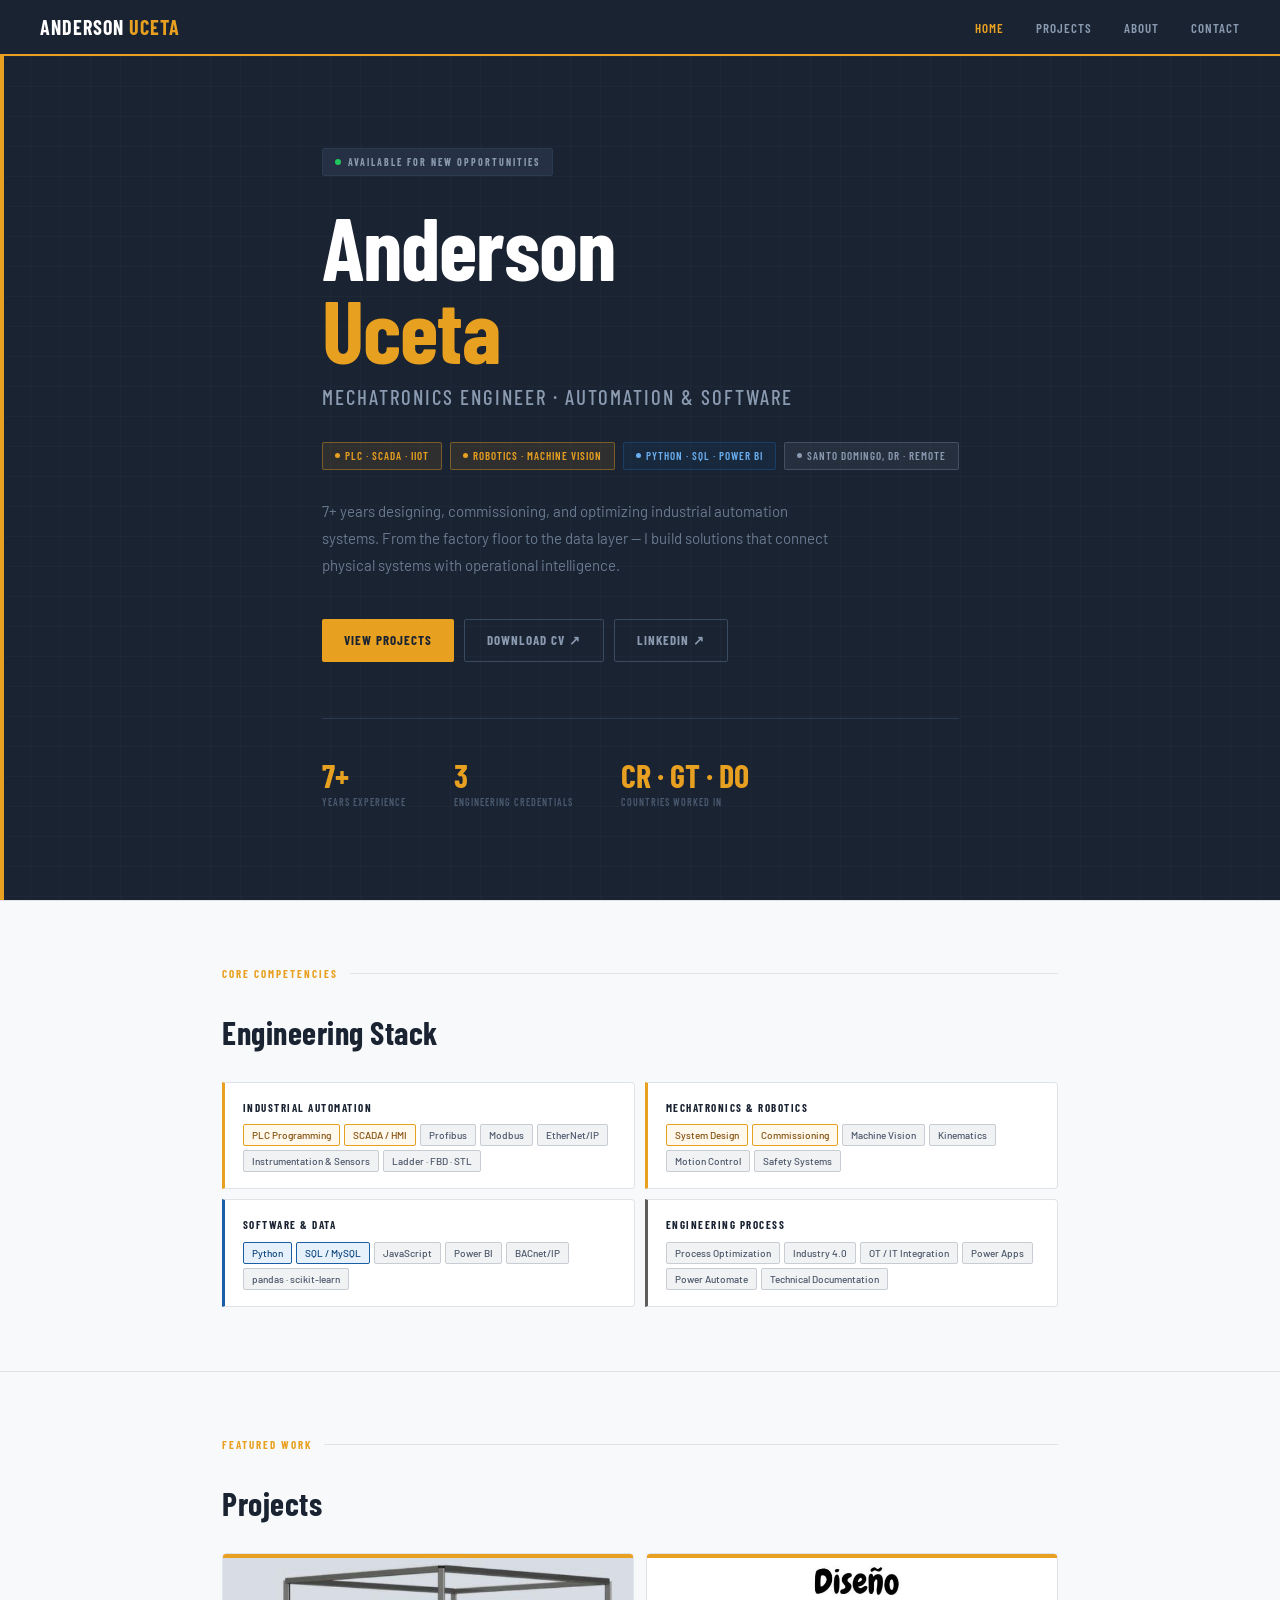
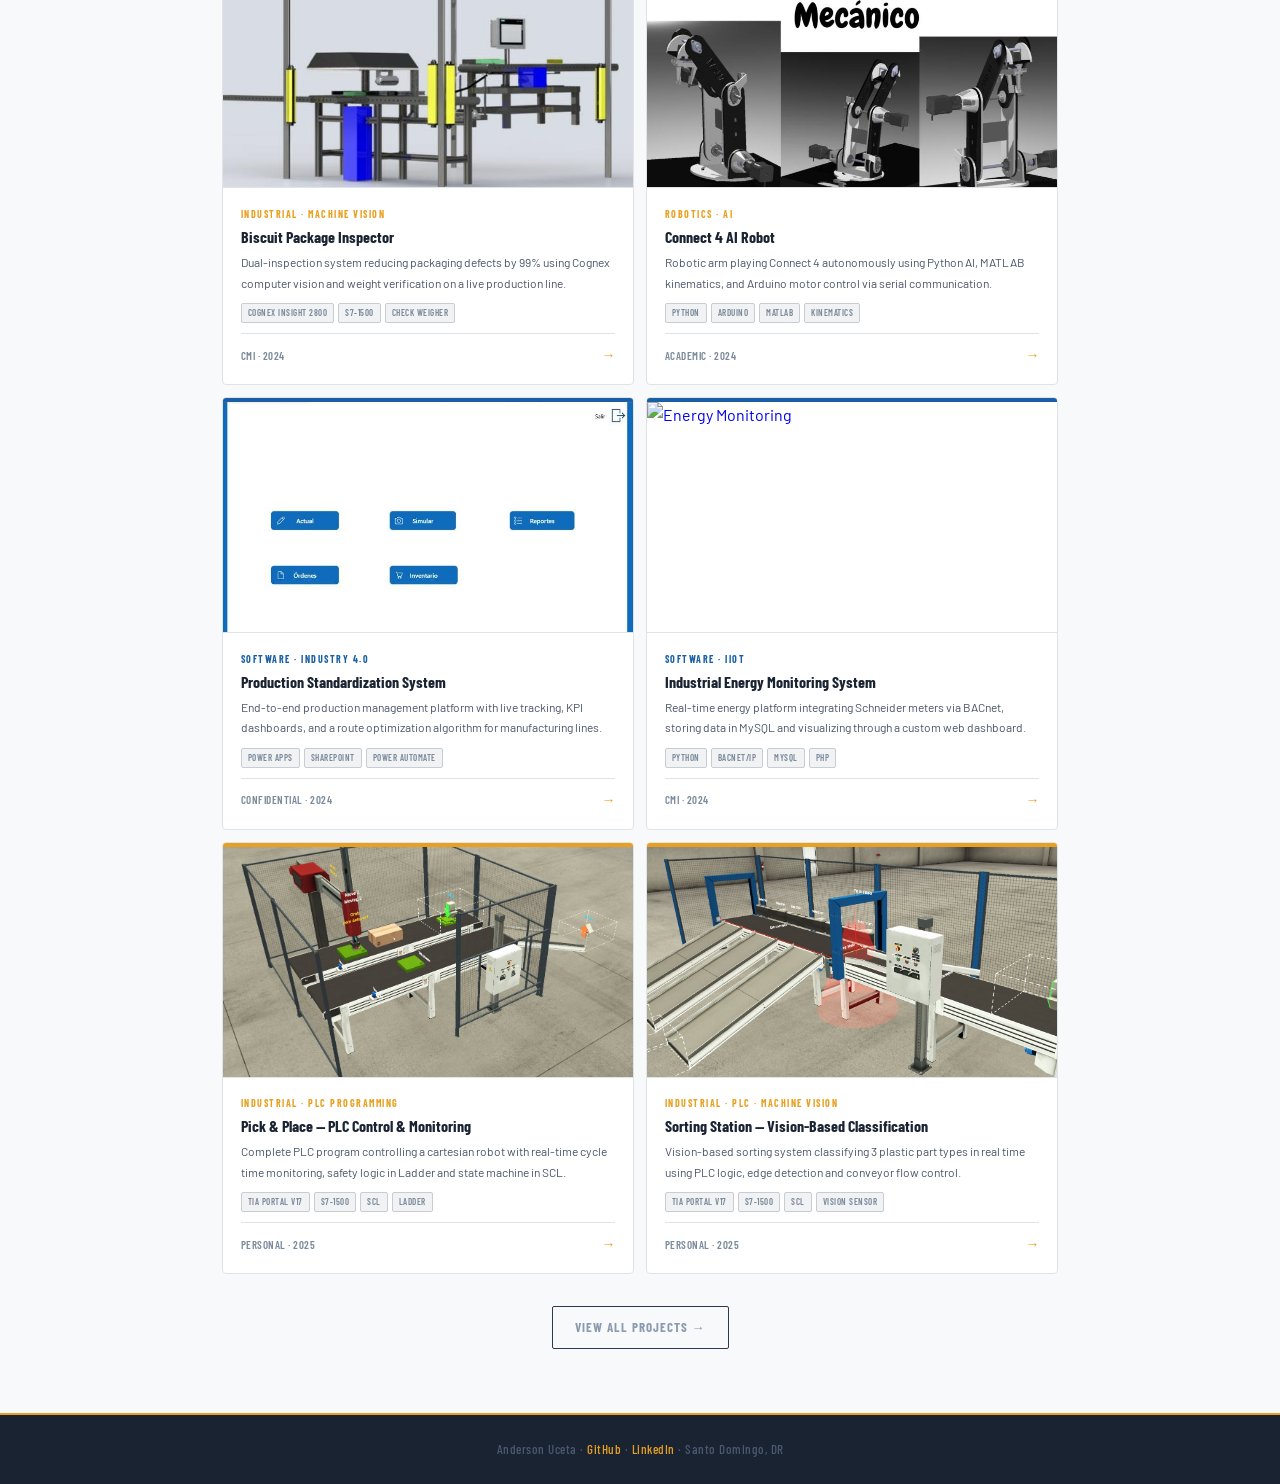
==== commit c7b839df: "Add files via upload" ====
--- a/index.html
+++ b/index.html
@@ -266,6 +266,18 @@
             </div>
           </a>
 
+          <a class="proj-card" href="project-sorting-station.html">
+            <div class="proj-card-bar"></div>
+            <img class="proj-thumb" src="assets/projects/sorting-station/img1.png" alt="Sorting Station">
+            <div class="proj-body">
+              <div class="proj-type">Industrial · PLC · Machine Vision</div>
+              <div class="proj-name">Sorting Station — Vision-Based Classification</div>
+              <div class="proj-desc">Vision-based sorting system classifying 3 plastic part types in real time using PLC logic, edge detection and conveyor flow control.</div>
+              <div class="stack"><span class="stag">TIA Portal V17</span><span class="stag">S7-1500</span><span class="stag">SCL</span><span class="stag">Vision Sensor</span></div>
+              <div class="proj-footer"><span class="proj-meta">Personal · 2025</span><span class="proj-arrow">→</span></div>
+            </div>
+          </a>
+
         </div>
         <div class="view-all-wrap">
           <a class="btn btn-ghost" href="projects.html">View all projects →</a>
